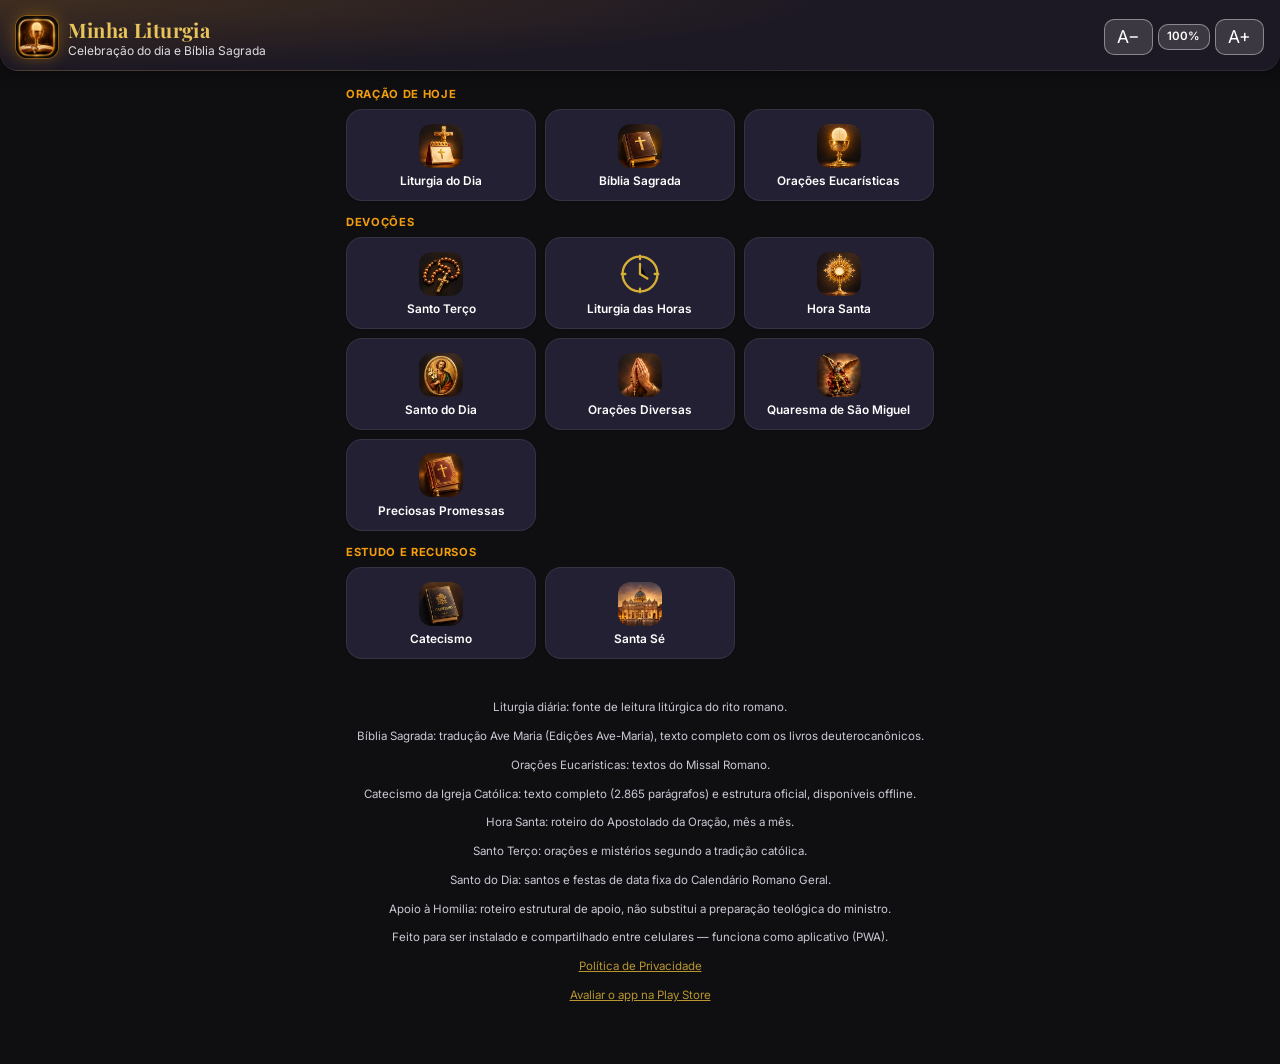
==== minha-liturgia/index.html @ d771e78a "Corrigir indicação de fonte oficial na Liturgia das Horas O link liturgiadashoras.online, indicado c" ====
<!doctype html>
<html lang="pt-BR">
<head>
<meta charset="utf-8" />
<meta name="viewport" content="width=device-width, initial-scale=1, viewport-fit=cover" />
<title>Minha Liturgia</title>
<meta name="description" content="Liturgia diária católica completa para qualquer data e a Bíblia Sagrada completa, com todos os livros do Antigo e Novo Testamento." />
<meta name="theme-color" content="#0F0F12" />
<link rel="manifest" href="manifest.json" />
<link rel="icon" href="icons/icon-32.png" sizes="32x32" />
<link rel="apple-touch-icon" href="icons/icon-180.png" />
<meta name="apple-mobile-web-app-capable" content="yes" />
<meta name="apple-mobile-web-app-status-bar-style" content="black-translucent" />
<meta name="apple-mobile-web-app-title" content="Minha Liturgia" />
<link rel="preconnect" href="https://fonts.googleapis.com" />
<link rel="preconnect" href="https://fonts.gstatic.com" crossorigin />
<link href="https://fonts.googleapis.com/css2?family=Playfair+Display:wght@600;700&family=Inter:wght@400;500;600;700&display=swap" rel="stylesheet" />
<link rel="stylesheet" href="styles.css" />
</head>
<body>

<header class="topbar">
  <div class="brand">
    <button id="homeBtn" class="brand-link" aria-label="Início">
      <img src="icons/icon-192.png" alt="" class="brand-icon" />
      <div>
        <h1 id="pageTitle">Minha Liturgia</h1>
        <p class="subtitle" id="pageSubtitle">Celebração do dia e Bíblia Sagrada</p>
      </div>
    </button>
  </div>
  <div class="font-size-ctrl" role="group" aria-label="Tamanho da fonte">
    <button id="fontSizeDown" class="btn ghost icon" aria-label="Diminuir fonte">A−</button>
    <button id="fontSizeReset" class="btn ghost font-size-pct" aria-label="Redefinir tamanho da fonte">100%</button>
    <button id="fontSizeUp" class="btn ghost icon" aria-label="Aumentar fonte">A+</button>
  </div>
  <button id="installBtn" class="btn ghost hidden" title="Instalar no aparelho">Instalar</button>
</header>

<main>

  <!-- ===== TELA INICIAL ===== -->
  <section id="view-home" class="view">
    <button id="dayVerseCard" class="day-verse-card hidden">
      <span class="day-verse-label">Mensagem do Dia · Evangelho</span>
      <p class="day-verse-ref" id="dayVerseRef"></p>
      <p class="day-verse-text" id="dayVerseText"></p>
    </button>

    <div class="home-group">
      <p class="home-group-label">Oração de hoje</p>
      <div class="home-grid">
        <button id="goLiturgia" class="home-card-compact">
          <span class="home-card-compact-icon" aria-hidden="true">
            <img src="icons/home/liturgia-do-dia.png" alt="" loading="lazy" />
          </span>
          <span class="home-card-compact-title">Liturgia do Dia</span>
        </button>

        <button id="goBiblia" class="home-card-compact">
          <span class="home-card-compact-icon" aria-hidden="true">
            <img src="icons/home/biblia-sagrada.png" alt="" loading="lazy" />
          </span>
          <span class="home-card-compact-title">Bíblia Sagrada</span>
        </button>

        <button id="goEucaristia" class="home-card-compact">
          <span class="home-card-compact-icon" aria-hidden="true">
            <img src="icons/home/oracoes-eucaristicas.png" alt="" loading="lazy" />
          </span>
          <span class="home-card-compact-title">Orações Eucarísticas</span>
        </button>
      </div>
    </div>

    <div class="home-group">
      <p class="home-group-label">Devoções</p>
      <div class="home-grid">
        <button id="goRosario" class="home-card-compact">
          <span class="home-card-compact-icon" aria-hidden="true">
            <img src="icons/home/santo-terco.png" alt="" loading="lazy" />
          </span>
          <span class="home-card-compact-title">Santo Terço</span>
        </button>

        <button id="goLiturgiaDasHoras" class="home-card-compact">
          <span class="home-card-compact-icon" aria-hidden="true">
            <svg viewBox="0 0 48 48"><circle cx="24" cy="24" r="19" fill="none" stroke="currentColor" stroke-width="2.5"/><path d="M24 13v11l8 5" stroke="currentColor" stroke-width="2.5" stroke-linecap="round" stroke-linejoin="round"/><path d="M24 4v4M24 40v4M4 24h4M40 24h4" stroke="currentColor" stroke-width="2.5" stroke-linecap="round"/></svg>
          </span>
          <span class="home-card-compact-title">Liturgia das Horas</span>
        </button>

        <button id="goHoraSanta" class="home-card-compact">
          <span class="home-card-compact-icon" aria-hidden="true">
            <img src="icons/home/hora-santa.png" alt="" loading="lazy" />
          </span>
          <span class="home-card-compact-title">Hora Santa</span>
        </button>

        <button id="goSantos" class="home-card-compact">
          <span class="home-card-compact-icon" aria-hidden="true">
            <img src="icons/home/santo-do-dia.png" alt="" loading="lazy" />
          </span>
          <span class="home-card-compact-title">Santo do Dia</span>
        </button>

        <button id="goOracoesDiversas" class="home-card-compact">
          <span class="home-card-compact-icon" aria-hidden="true">
            <img src="icons/home/oracoes-diversas.png" alt="" loading="lazy" />
          </span>
          <span class="home-card-compact-title">Orações Diversas</span>
        </button>

        <button id="goSaoMiguel" class="home-card-compact">
          <span class="home-card-compact-icon" aria-hidden="true">
            <img src="icons/home/quaresma-sao-miguel.png" alt="" loading="lazy" />
          </span>
          <span class="home-card-compact-title">Quaresma de São Miguel</span>
        </button>

        <button id="goPromessas" class="home-card-compact">
          <span class="home-card-compact-icon" aria-hidden="true">
            <img src="icons/home/preciosas-promessas.png" alt="" loading="lazy" />
          </span>
          <span class="home-card-compact-title">Preciosas Promessas</span>
        </button>
      </div>
    </div>

    <div class="home-group">
      <p class="home-group-label">Estudo e recursos</p>
      <div class="home-grid">
        <button id="goCatecismo" class="home-card-compact">
          <span class="home-card-compact-icon" aria-hidden="true">
            <img src="icons/home/catecismo.png" alt="" loading="lazy" />
          </span>
          <span class="home-card-compact-title">Catecismo</span>
        </button>

        <button id="goSantaSe" class="home-card-compact">
          <span class="home-card-compact-icon" aria-hidden="true">
            <img src="icons/home/santa-se.png" alt="" loading="lazy" />
          </span>
          <span class="home-card-compact-title">Santa Sé</span>
        </button>
      </div>
    </div>
  </section>

  <!-- ===== LITURGIA DO DIA ===== -->
  <section id="view-liturgia" class="view hidden">
    <button class="back-link" data-back-to="home">‹ Início</button>

    <section class="date-nav card">
      <button id="prevDay" class="btn icon" aria-label="Dia anterior">‹</button>
      <input id="datePicker" type="date" aria-label="Escolher data" />
      <button id="nextDay" class="btn icon" aria-label="Próximo dia">›</button>
      <button id="todayBtn" class="btn subtle">Hoje</button>
    </section>

    <section id="status" class="status" aria-live="polite"></section>

    <section id="liturgyHeader" class="card liturgy-header hidden">
      <span id="colorBadge" class="color-badge"></span>
      <h2 id="celebrationTitle"></h2>
      <p id="dateLine" class="date-line"></p>
      <p id="cycleLine" class="cycle-line"></p>
    </section>

    <section id="liturgyBody" class="hidden">

      <article class="card section" id="sec-coleta">
        <h3><span class="section-title">Oração Coleta</span><button class="narrate-icon-btn" data-narrate="coleta" data-narration-compact="true" aria-label="Ouvir esta oração">🔊</button></h3>
        <p class="prayer-text" id="txt-coleta"></p>
      </article>

      <article class="card section" id="sec-primeira">
        <h3><span class="section-title">Primeira Leitura</span><button class="narrate-icon-btn" data-narrate="primeira" data-narration-compact="true" aria-label="Ouvir esta leitura">🔊</button></h3>
        <div class="reading-options hidden" id="opts-primeira"></div>
        <p class="reference" id="ref-primeira"></p>
        <p class="reading-text" id="txt-primeira"></p>
      </article>

      <article class="card section" id="sec-salmo">
        <h3><span class="section-title">Salmo Responsorial</span><button class="narrate-icon-btn" data-narrate="salmo" data-narration-compact="true" aria-label="Ouvir este salmo">🔊</button></h3>
        <div class="reading-options hidden" id="opts-salmo"></div>
        <p class="reference" id="ref-salmo"></p>
        <p class="refrain" id="refrao-salmo"></p>
        <p class="reading-text" id="txt-salmo"></p>
      </article>

      <article class="card section hidden" id="sec-segunda">
        <h3><span class="section-title">Segunda Leitura</span><button class="narrate-icon-btn" data-narrate="segunda" data-narration-compact="true" aria-label="Ouvir esta leitura">🔊</button></h3>
        <div class="reading-options hidden" id="opts-segunda"></div>
        <p class="reference" id="ref-segunda"></p>
        <p class="reading-text" id="txt-segunda"></p>
      </article>

      <article class="card section" id="sec-evangelho">
        <h3><span class="section-title">Evangelho</span><button class="narrate-icon-btn" data-narrate="evangelho" data-narration-compact="true" aria-label="Ouvir o evangelho">🔊</button></h3>
        <div class="reading-options hidden" id="opts-evangelho"></div>
        <p class="reference" id="ref-evangelho"></p>
        <p class="reading-text" id="txt-evangelho"></p>
      </article>

      <article class="card section hidden" id="sec-oferendas">
        <h3><span class="section-title">Oração sobre as Oferendas</span><button class="narrate-icon-btn" data-narrate="oferendas" data-narration-compact="true" aria-label="Ouvir esta oração">🔊</button></h3>
        <p class="prayer-text" id="txt-oferendas"></p>
      </article>

      <article class="card section hidden" id="sec-comunhao">
        <h3><span class="section-title">Oração Final <span class="hint">(Pós-Comunhão)</span></span><button class="narrate-icon-btn" data-narrate="comunhao" data-narration-compact="true" aria-label="Ouvir esta oração">🔊</button></h3>
        <p class="prayer-text" id="txt-comunhao"></p>
      </article>

      <section class="share-bar">
        <button id="narrateLiturgyBtn" class="btn subtle narration-btn" data-narration-label="🔊 Ouvir a liturgia">🔊 Ouvir a liturgia</button>
        <button id="shareBtn" class="btn primary">Compartilhar liturgia de hoje</button>
        <button id="copyBtn" class="btn subtle">Copiar texto</button>
        <button id="goHomilia" class="btn subtle">Preparar homilia (15 min)</button>
        <button id="pdfBtn" class="btn subtle">Baixar PDF da Celebração</button>
      </section>
    </section>

    <section id="offlineNote" class="offline-note hidden">
      Sem conexão — mostrando a última liturgia salva neste aparelho.
    </section>
  </section>

  <!-- ===== BÍBLIA SAGRADA ===== -->
  <section id="view-biblia" class="view hidden">
    <button class="back-link" data-back-to="home">‹ Início</button>

    <!-- Passo 1: Testamento -->
    <section id="bible-step-testament" class="bible-step">
      <div class="cic-search card">
        <input id="bibleSearchInput" type="search" placeholder="Buscar palavra ou trecho na Bíblia inteira…" />
      </div>
      <p id="bibleSearchStatus" class="status" aria-live="polite"></p>
      <div class="testament-choice">
        <button id="chooseAT" class="btn testament-btn">Antigo Testamento</button>
        <button id="chooseNT" class="btn testament-btn">Novo Testamento</button>
      </div>
      <p id="bibleStatus" class="status" aria-live="polite"></p>
    </section>

    <!-- Busca por palavra -->
    <section id="bible-step-search" class="bible-step hidden">
      <button class="back-link" data-back-to="testament">‹ Bíblia Sagrada</button>
      <h2 class="bible-title">Resultados da busca</h2>
      <div id="bibleSearchResults" class="book-list"></div>
    </section>

    <!-- Passo 2: Livros -->
    <section id="bible-step-books" class="bible-step hidden">
      <button class="back-link" data-back-to="testament">‹ Antigo/Novo Testamento</button>
      <h2 id="testamentTitle" class="bible-title"></h2>
      <div id="bookList" class="book-list"></div>
    </section>

    <!-- Passo 3: Capítulos -->
    <section id="bible-step-chapters" class="bible-step hidden">
      <button class="back-link" data-back-to="books">‹ Livros</button>
      <h2 id="bookTitle" class="bible-title"></h2>
      <div id="chapterGrid" class="chapter-grid"></div>
    </section>

    <!-- Passo 4: Leitura do capítulo -->
    <section id="bible-step-reader" class="bible-step hidden">
      <button class="back-link" data-back-to="chapters">‹ Capítulos</button>
      <div class="reader-header card">
        <h2 id="readerTitle" class="bible-title"></h2>
        <button id="narrateBibleBtn" class="btn subtle narration-btn" data-narration-label="🔊 Ouvir capítulo">🔊 Ouvir capítulo</button>
        <div class="verse-jump">
          <label for="verseJumpInput">Ir para o versículo</label>
          <input id="verseJumpInput" type="number" min="1" inputmode="numeric" placeholder="nº" />
          <button id="verseJumpBtn" class="btn subtle">Ir</button>
        </div>
      </div>
      <article id="verseList" class="card verse-list"></article>
    </section>
  </section>

  <!-- ===== ORAÇÕES EUCARÍSTICAS ===== -->
  <section id="view-eucaristia" class="view hidden">
    <button class="back-link" data-back-to="home">‹ Início</button>

    <section id="eucharist-step-list" class="bible-step">
      <p class="fieis-note">As cinco Orações Eucarísticas Ordinárias do Missal Romano. As Orações I a IV têm o texto completo; a V (própria do Brasil) traz a estrutura fixa e a orientação de quando usá-la — o texto integral está no Missal Romano.</p>
      <div id="eucharistList" class="book-list"></div>
    </section>

    <section id="eucharist-step-reader" class="bible-step hidden">
      <button class="back-link" data-back-to="eucharist-list">‹ Orações Eucarísticas</button>
      <h2 id="eucharistReaderTitle" class="bible-title"></h2>
      <button id="narrateEucharistBtn" class="btn subtle narration-btn" data-narration-label="🔊 Ouvir">🔊 Ouvir</button>
      <article id="eucharistBody" class="card eucharist-body"></article>
    </section>
  </section>

  <!-- ===== CATECISMO ===== -->
  <section id="view-catecismo" class="view hidden">
    <button class="back-link" data-back-to="home">‹ Início</button>

    <section id="cic-step-busca" class="bible-step">
      <div class="cic-search card">
        <input id="cicSearchInput" type="search" placeholder="Buscar por tema (ex.: Eucaristia, Batismo, Mandamentos…)" />
      </div>
      <div id="cicSearchResults"></div>
      <button id="cicShowAllBtn" class="btn subtle cic-showall">Ver índice do Catecismo</button>
    </section>

    <section id="cic-step-grupos" class="bible-step hidden">
      <button id="cicIndiceBack" class="back-link">‹ Voltar</button>
      <h2 id="cicIndiceTitle" class="bible-title">Índice do Catecismo</h2>
      <div id="cicGroupList" class="book-list"></div>
    </section>

    <section id="cic-step-grupo" class="bible-step hidden">
      <button class="back-link" data-back-to="cic-busca">‹ Busca</button>
      <h2 id="cicGroupTitle" class="bible-title"></h2>
      <p id="cicGroupNote" class="status"></p>
      <div id="cicParagraphList" class="chapter-grid"></div>
    </section>

    <section id="cic-step-paragrafo" class="bible-step hidden">
      <button class="back-link" data-back-to="cic-grupo">‹ Voltar</button>
      <div class="reader-header card">
        <h2 id="cicParagraphNumber" class="bible-title"></h2>
        <p id="cicParagraphBreadcrumb" class="cic-breadcrumb"></p>
        <button id="narrateCicBtn" class="btn subtle narration-btn" data-narration-label="🔊 Ouvir">🔊 Ouvir</button>
      </div>
      <article class="card">
        <p id="cicParagraphText" class="reading-text"></p>
      </article>
    </section>
  </section>

  <!-- ===== HORA SANTA ===== -->
  <section id="view-horasanta" class="view hidden">
    <button class="back-link" data-back-to="home">‹ Início</button>

    <section id="hs-step-list" class="bible-step">
      <p class="fieis-note">Escolha o mês para ver o roteiro completo da Hora Santa do Apostolado da Oração.</p>
      <div id="hsMonthList" class="book-list"></div>
    </section>

    <section id="hs-step-reader" class="bible-step hidden">
      <button class="back-link" data-back-to="hs-list">‹ Meses</button>
      <h2 id="hsReaderTitle" class="bible-title"></h2>
      <button id="narrateHoraSantaBtn" class="btn subtle narration-btn" data-narration-label="🔊 Ouvir">🔊 Ouvir</button>
      <p id="hsIncompleteNote" class="status error hidden"></p>
      <article id="hsBody" class="card eucharist-body"></article>
    </section>
  </section>

  <!-- ===== SANTO TERÇO ===== -->
  <section id="view-rosario" class="view hidden">
    <button class="back-link" data-back-to="home">‹ Início</button>

    <section id="rosario-step-modo" class="bible-step">
      <p class="fieis-note">Escolha como deseja rezar hoje.</p>
      <div class="book-list">
        <button id="goTerco" class="book-btn"><span>Terço</span><small>Um só grupo de mistérios, 5 dezenas</small></button>
        <button id="goRosarioCompleto" class="book-btn"><span>Rosário Completo</span><small>Os quatro grupos de mistérios, 20 dezenas</small></button>
        <button id="goTercoMisericordia" class="book-btn"><span>Terço da Misericórdia</span><small>Coroazinha da Divina Misericórdia</small></button>
        <button id="goTercoSaoMiguel" class="book-btn"><span>Terço de São Miguel Arcanjo</span><small>Nove saudações aos coros angélicos, com quatro Pai-Nossos aos Arcanjos</small></button>
        <button id="goTercoLibertacao" class="book-btn"><span>Terço do Rosário da Libertação</span><small>Cinco mistérios de cura e libertação espiritual, inspirados em Jo 8,36</small></button>
        <button id="goTercoChagas" class="book-btn"><span>Terço das Santas Chagas</span><small>Cinco dezenas em honra das Chagas de Cristo</small></button>
      </div>
    </section>

    <section id="rosario-step-misterio" class="bible-step hidden">
      <button class="back-link" data-back-to="rosario-modo">‹ Voltar</button>
      <h2 class="bible-title">Escolha o mistério</h2>
      <div id="rosarioMisterioList" class="book-list"></div>
    </section>

    <section id="rosario-step-reader" class="bible-step hidden">
      <button class="back-link" data-back-to="rosario-misterio">‹ Voltar</button>
      <h2 id="rosarioReaderTitle" class="bible-title"></h2>
      <article id="rosarioBody" class="card eucharist-body"></article>
    </section>
  </section>

  <!-- ===== SANTO DO DIA ===== -->
  <section id="view-santos" class="view hidden">
    <button class="back-link" data-back-to="home">‹ Início</button>

    <section id="santos-step-hoje" class="bible-step">
      <div class="cic-search card">
        <input id="santosSearchInput" type="search" placeholder="Buscar santo pelo nome…" />
      </div>
      <div id="santosSearchResults"></div>
      <article id="santosHojeBody" class="card reader-header"></article>
      <div class="santos-atalhos">
        <button id="santosVerCalendarioBtn" class="btn subtle cic-showall">Ver calendário do ano todo</button>
        <button id="santosVerIndiceBtn" class="btn subtle cic-showall">Ver índice A-Z de santos</button>
      </div>
    </section>

    <section id="santos-step-meses" class="bible-step hidden">
      <button class="back-link" data-back-to="santos-hoje">‹ Hoje</button>
      <h2 class="bible-title">Calendário de Santos</h2>
      <div id="santosMesList" class="book-list"></div>
    </section>

    <section id="santos-step-dias" class="bible-step hidden">
      <button class="back-link" data-back-to="santos-meses">‹ Meses</button>
      <h2 id="santosDiasTitle" class="bible-title"></h2>
      <div id="santosDiaList" class="book-list"></div>
    </section>

    <section id="santos-step-indice" class="bible-step hidden">
      <button class="back-link" data-back-to="santos-hoje">‹ Hoje</button>
      <h2 class="bible-title">Índice A-Z de Santos</h2>
      <div id="santosIndiceLetras" class="chapter-grid"></div>
      <div id="santosIndiceLista" class="book-list"></div>
    </section>

    <section id="santos-step-leitura" class="bible-step hidden">
      <button class="back-link" data-back-to="santos-dias">‹ Voltar</button>
      <article id="santosLeituraBody" class="card reader-header"></article>
    </section>
  </section>

  <!-- ===== SANTA SÉ ===== -->
  <section id="view-santase" class="view hidden">
    <button class="back-link" data-back-to="home">‹ Início</button>

    <section id="santase-step-categorias" class="bible-step">
      <p class="fieis-note">Atalhos diretos para o site oficial do Vaticano — encíclicas, exortações, cartas, homilias, discursos e outros documentos da Santa Sé, organizados por pontificado. Cada link abre o site vatican.va fora do app.</p>
      <div id="santaseCategoriaList" class="book-list"></div>
    </section>

    <section id="santase-step-entradas" class="bible-step hidden">
      <button class="back-link" data-back-to="santase-categorias">‹ Santa Sé</button>
      <h2 id="santaseCategoriaTitle" class="bible-title"></h2>
      <p id="santaseCategoriaNota" class="fieis-note"></p>
      <div id="santaseEntradaList" class="book-list"></div>
    </section>
  </section>

  <!-- ===== ORAÇÕES DIVERSAS ===== -->
  <section id="view-oracoesdiversas" class="view hidden">
    <button class="back-link" data-back-to="home">‹ Início</button>

    <section id="oracoesdiversas-step-lista" class="bible-step">
      <p class="fieis-note">Orações para necessidades do dia a dia: cura, proteção, família, trabalho e momentos difíceis.</p>
      <div id="oracoesDiversasList" class="book-list"></div>
    </section>

    <section id="oracoesdiversas-step-leitura" class="bible-step hidden">
      <button class="back-link" data-back-to="oracoesdiversas-lista">‹ Orações Diversas</button>
      <article class="card">
        <h2 id="oracaoDiversaTitulo" class="bible-title"></h2>
        <button id="narrateOracaoDiversaBtn" class="btn subtle narration-btn" data-narration-label="🔊 Ouvir">🔊 Ouvir</button>
        <p id="oracaoDiversaTexto" class="reading-text"></p>
        <p id="oracaoDiversaNota" class="eu-nota hidden"></p>
      </article>
    </section>
  </section>

  <!-- ===== QUARESMA DE SÃO MIGUEL ARCANJO ===== -->
  <section id="view-saomiguel" class="view hidden">
    <button class="back-link" data-back-to="home">‹ Início</button>

    <section id="saomiguel-step-home" class="bible-step">
      <article class="card">
        <h2 class="bible-title">O que é a Quaresma de São Miguel?</h2>
        <p class="prayer-text">A Quaresma de São Miguel é um caminho espiritual de 40 dias de oração, penitência e conversão, vivido entre 15 de agosto e 29 de setembro, em preparação para a festa dos Santos Arcanjos. Essa devoção nasceu com São Francisco de Assis, que dedicava esse período à oração em honra de São Miguel Arcanjo.</p>
        <p class="prayer-text">Tradicionalmente, é vivida por meio de três pilares: <strong>oração, penitência e caridade</strong> — rezando diariamente as orações próprias da Quaresma, oferecendo uma penitência concreta, praticando obras de caridade e apresentando a Deus intenções específicas, sob a proteção de São Miguel Arcanjo.</p>
        <p class="fieis-note">Escolha o roteiro que deseja seguir nestes 40 dias:</p>
      </article>

      <button id="goSaoMiguelGilson" class="home-card-compact quaresma-trilha-btn">
        <span class="home-card-compact-title">Frei Gilson</span>
        <small>Itinerário São Miguel Arcanjo 2026 — tema, passagem e diário de cada dia</small>
      </button>

      <button id="goSaoMiguelHesed" class="home-card-compact quaresma-trilha-btn">
        <span class="home-card-compact-title">Instituto Hesed</span>
        <small>Devocionário Quaresma de São Miguel 2026 — passagem e pergunta de reflexão de cada dia</small>
      </button>
    </section>

    <!-- ---------- Trilha: Instituto Hesed ---------- -->
    <section id="saomiguel-step-hesed" class="bible-step hidden">
      <button class="back-link" data-back-to="saomiguel-home">‹ Quaresma de São Miguel</button>
      <article class="card">
        <p class="eu-nota">Estrutura baseada no Devocionário Quaresma de São Miguel 2026, distribuído gratuitamente pelo Instituto Hesed / Exército de São Miguel. Todos os direitos sobre o roteiro dos 40 dias (passagens bíblicas e perguntas de reflexão) pertencem ao Instituto Hesed (@irkelly_institutohesed_oficial).</p>
      </article>

      <p class="fieis-note">Orações de devoção a São Miguel Arcanjo: proteção, defesa e libertação contra o mal.</p>
      <div id="saoMiguelList" class="book-list"></div>

      <button id="goHesedRoteiro" class="btn primary quaresma-roteiro-btn">Ver roteiro dos 40 dias</button>
    </section>

    <section id="saomiguel-step-hesed-leitura" class="bible-step hidden">
      <button class="back-link" data-back-to="saomiguel-hesed">‹ Instituto Hesed</button>
      <article class="card">
        <h2 id="saoMiguelTitulo" class="bible-title"></h2>
        <button id="narrateSaoMiguelBtn" class="btn subtle narration-btn" data-narration-label="🔊 Ouvir">🔊 Ouvir</button>
        <p id="saoMiguelTexto" class="reading-text"></p>
        <p id="saoMiguelNota" class="eu-nota hidden"></p>
      </article>
    </section>

    <section id="saomiguel-step-hesed-roteiro" class="bible-step hidden">
      <button class="back-link" data-back-to="saomiguel-hesed">‹ Instituto Hesed</button>
      <p class="fieis-note">Roteiro dos 40 dias: uma passagem bíblica e uma pergunta para reflexão a cada dia. Marque os dias em que rezou, para acompanhar sua fidelidade ao longo da caminhada.</p>
      <div id="quaresmaRoteiroList"></div>
    </section>

    <!-- ---------- Trilha: Frei Gilson ---------- -->
    <section id="saomiguel-step-gilson" class="bible-step hidden">
      <button class="back-link" data-back-to="saomiguel-home">‹ Quaresma de São Miguel</button>
      <article class="card">
        <p class="eu-nota">Estrutura baseada no Itinerário São Miguel Arcanjo 2026 (Frei Gilson), disponibilizado gratuitamente pela plataforma Baixe Livros. O texto das meditações diárias e dos mistérios do Rosário é autoral e está fora do escopo deste app; aqui reproduzimos apenas o tema, a data e a passagem bíblica de cada dia, além das orações tradicionais do itinerário.</p>
      </article>

      <p class="fieis-note">Orações de devoção a São Miguel Arcanjo: proteção, defesa e libertação contra o mal.</p>
      <div id="gilsonOracoesList" class="book-list"></div>

      <button id="goGilsonRoteiro" class="btn primary quaresma-roteiro-btn">Ver roteiro dos 40 dias</button>
    </section>

    <section id="saomiguel-step-gilson-leitura" class="bible-step hidden">
      <button class="back-link" data-back-to="saomiguel-gilson">‹ Frei Gilson</button>
      <article class="card">
        <h2 id="gilsonOracaoTitulo" class="bible-title"></h2>
        <button id="narrateGilsonOracaoBtn" class="btn subtle narration-btn" data-narration-label="🔊 Ouvir">🔊 Ouvir</button>
        <p id="gilsonOracaoTexto" class="reading-text"></p>
        <p id="gilsonOracaoNota" class="eu-nota hidden"></p>
      </article>
    </section>

    <section id="saomiguel-step-gilson-roteiro" class="bible-step hidden">
      <button class="back-link" data-back-to="saomiguel-gilson">‹ Frei Gilson</button>
      <p class="fieis-note">Roteiro dos 40 dias: tema, data e passagem bíblica de cada dia, com espaço para o seu diário pessoal. Marque os dias em que rezou, para acompanhar sua fidelidade ao longo da caminhada.</p>
      <div id="gilsonRoteiroList"></div>
    </section>

    <!-- ---------- Leitura de passagem (compartilhada) ---------- -->
    <section id="saomiguel-step-passagem" class="bible-step hidden">
      <button id="quaresmaPassagemVoltar" class="back-link">‹ Roteiro da Quaresma</button>
      <article class="card">
        <h2 id="quaresmaPassagemTitulo" class="bible-title"></h2>
        <p id="quaresmaPassagemRef" class="reference"></p>
        <button id="narrateQuaresmaPassagemBtn" class="btn subtle narration-btn" data-narration-label="🔊 Ouvir">🔊 Ouvir</button>
        <p id="quaresmaPassagemStatus" class="status hidden"></p>
        <div id="quaresmaPassagemVersos" class="verse-list"></div>
      </article>
    </section>
  </section>

  <!-- ===== LITURGIA DAS HORAS ===== -->
  <section id="view-liturgiadashoras" class="view hidden">
    <button class="back-link" data-back-to="home">‹ Início</button>

    <section id="lh-step-home" class="bible-step">
      <article class="card">
        <p class="fieis-note">Uma estrutura própria de oração para os 5 momentos do dia, inspirada na Liturgia das Horas — com salmos e cânticos da nossa Bíblia (Ave Maria) e orações tradicionais. Não é o Ofício Divino oficial (esse tem tradução própria, protegida pela CNBB/Paulus); para o Ofício completo, use o aplicativo oficial da CNBB.</p>
      </article>
      <div id="lhHorasList" class="book-list"></div>
    </section>

    <section id="lh-step-leitura" class="bible-step hidden">
      <button class="back-link" data-back-to="lh-home">‹ Liturgia das Horas</button>
      <div class="reader-header card">
        <h2 id="lhReaderTitle" class="bible-title"></h2>
        <p id="lhReaderSubtitle" class="fieis-note"></p>
        <button id="narrateLhBtn" class="btn subtle narration-btn" data-narration-label="🔊 Ouvir">🔊 Ouvir</button>
      </div>
      <div id="lhBody"></div>
    </section>
  </section>

  <!-- ===== PRECIOSAS PROMESSAS ===== -->
  <section id="view-promessas" class="view hidden">
    <button class="back-link" data-back-to="home">‹ Início</button>

    <section class="card promessa-intro">
      <h2 class="bible-title">Preciosas Promessas</h2>
      <p class="fieis-note">Como na caixinha de promessas: toque no botão e receba um versículo bíblico sorteado, com uma breve reflexão.</p>
      <button id="promessaBtn" class="btn primary">Tirar uma promessa</button>
    </section>

    <p id="promessaStatus" class="status hidden"></p>

    <article id="promessaResultado" class="card section hidden">
      <p class="reference" id="promessaRef"></p>
      <button id="narratePromessaBtn" class="btn subtle narration-btn" data-narration-label="🔊 Ouvir">🔊 Ouvir</button>
      <p id="promessaTexto" class="reading-text"></p>
      <h3>Reflexão</h3>
      <p id="promessaReflexao" class="prayer-text"></p>
      <button id="promessaOutraBtn" class="btn subtle cic-showall">Tirar outra promessa</button>
    </article>
  </section>

  <!-- ===== APOIO À HOMILIA ===== -->
  <section id="view-homilia" class="view hidden">
    <button class="back-link" data-back-to="home">‹ Início</button>
    <div id="homiliaBody"></div>
  </section>

</main>

<footer>
  <p>Liturgia diária: fonte de leitura litúrgica do rito romano.</p>
  <p>Bíblia Sagrada: tradução Ave Maria (Edições Ave-Maria), texto completo com os livros deuterocanônicos.</p>
  <p>Orações Eucarísticas: textos do Missal Romano.</p>
  <p>Catecismo da Igreja Católica: texto completo (2.865 parágrafos) e estrutura oficial, disponíveis offline.</p>
  <p>Hora Santa: roteiro do Apostolado da Oração, mês a mês.</p>
  <p>Santo Terço: orações e mistérios segundo a tradição católica.</p>
  <p>Santo do Dia: santos e festas de data fixa do Calendário Romano Geral.</p>
  <p>Apoio à Homilia: roteiro estrutural de apoio, não substitui a preparação teológica do ministro.</p>
  <p>Feito para ser instalado e compartilhado entre celulares — funciona como aplicativo (PWA).</p>
  <p><a href="privacidade.html">Política de Privacidade</a></p>
  <p><a href="https://play.google.com/store/apps/details?id=com.minhaliturgia.app" target="_blank" rel="noopener">Avaliar o app na Play Store</a></p>
</footer>

<div id="toast" class="toast hidden"></div>

<div id="updateBanner" class="update-banner hidden">
  <span>Nova versão do app disponível.</span>
  <button id="updateBannerBtn" class="btn primary">Atualizar agora</button>
</div>

<div id="pdfPrintArea" class="pdf-doc"></div>

<script src="narration.js"></script>
<script src="bible.js"></script>
<script src="eucharist.js"></script>
<script src="catechism.js"></script>
<script src="horasanta.js"></script>
<script src="rosario.js"></script>
<script src="santos.js"></script>
<script src="homilia.js"></script>
<script src="santase.js"></script>
<script src="oracoesdiversas.js"></script>
<script src="saomiguel.js"></script>
<script src="liturgiadashoras.js"></script>
<script src="promessas.js"></script>
<script src="pdf.js"></script>
<script src="app.js"></script>
</body>
</html>
---- minha-liturgia/styles.css ----
:root {
  --violet: #D4AF37;
  --violet-dark: #B8952F;
  --gold: #F59E0B;
  --gold-bright: #FFD700;
  --text-gold: #E8C45A;
  --bg: #0F0F12;
  --bg-secondary: #1C1824;
  --card-bg: #242033;
  --card-bg-light: #2A2636;
  --text: #FFFFFF;
  --muted: #C9C9D4;
  --border: rgba(255, 255, 255, 0.08);
  --radius: 16px;
  --txt-scale: 1;
  color-scheme: dark;
}

* { box-sizing: border-box; }

/* --txt-scale afeta apenas o texto de leitura (ver seletores abaixo), não a estrutura do layout. */

html, body {
  margin: 0;
  padding: 0;
  background: var(--bg);
  color: var(--text);
  font-family: "Inter", system-ui, -apple-system, sans-serif;
  -webkit-font-smoothing: antialiased;
}

h1, h2, h3,
.bible-title, #celebrationTitle {
  font-family: "Playfair Display", Georgia, serif;
}

body {
  padding-bottom: 3rem;
}

.topbar {
  display: flex;
  align-items: center;
  justify-content: space-between;
  gap: 0.75rem;
  padding: 1rem 1rem 0.75rem;
  background:
    radial-gradient(120% 180% at 0% 0%, rgba(245, 158, 11, 0.16), transparent 55%),
    var(--bg-secondary);
  border-bottom: 1px solid var(--border);
  color: var(--text);
  border-radius: 0 0 18px 18px;
  box-shadow: 0 4px 14px rgba(0,0,0,0.35);
}

.font-size-ctrl {
  display: flex;
  align-items: center;
  gap: 0.3rem;
  flex-shrink: 0;
}
.font-size-ctrl .btn {
  padding: 0.4rem 0.55rem;
  font-size: 0.85rem;
  line-height: 1;
}
.font-size-ctrl .font-size-pct {
  font-family: "Inter", system-ui, sans-serif;
  font-size: 0.72rem;
  font-weight: 600;
  min-width: 2.6rem;
  text-align: center;
}

.brand { display: flex; align-items: center; gap: 0.6rem; }
.brand-link {
  display: flex; align-items: center; gap: 0.6rem;
  background: none; border: none; padding: 0; margin: 0;
  color: inherit; text-align: left; cursor: pointer; font: inherit;
}
.brand-icon {
  width: 42px;
  height: 42px;
  border-radius: 11px;
  box-shadow: 0 0 0 1px rgba(245, 158, 11, 0.35), 0 0 16px rgba(245, 158, 11, 0.35);
}
.topbar h1 {
  margin: 0;
  font-size: 1.25rem;
  letter-spacing: 0.02em;
  color: var(--text-gold);
}
.subtitle { margin: 0; font-size: 0.75rem; opacity: 0.85; font-family: "Inter", system-ui, sans-serif; }

main {
  max-width: 620px;
  margin: 0 auto;
  padding: 1rem;
}

.card {
  background: var(--card-bg);
  border: 1px solid var(--border);
  border-radius: var(--radius);
  padding: 1rem 1.1rem;
  margin-bottom: 0.9rem;
  box-shadow: 0 1px 3px rgba(0,0,0,0.04);
}

.date-nav {
  display: flex;
  align-items: center;
  gap: 0.5rem;
}
.date-nav .btn.subtle { background: var(--bg); }

#datePicker {
  flex: 1;
  font-family: "Inter", system-ui, sans-serif;
  font-size: 1rem;
  padding: 0.5rem 0.6rem;
  border: 1px solid var(--border);
  border-radius: 10px;
  background: var(--card-bg-light);
  color: var(--text);
  color-scheme: dark;
}

.btn {
  font-family: "Inter", system-ui, sans-serif;
  font-size: 0.9rem;
  border: 1px solid transparent;
  border-radius: 10px;
  padding: 0.6rem 1rem;
  cursor: pointer;
  box-shadow: 0 1px 3px rgba(0,0,0,0.08);
  transition: transform 0.05s ease, opacity 0.15s ease, box-shadow 0.15s ease;
}
.btn:active { transform: scale(0.97); box-shadow: 0 1px 2px rgba(0,0,0,0.08); }

.btn.icon {
  padding: 0.5rem 0.75rem;
  font-size: 1.1rem;
  background: var(--bg);
  color: var(--violet-dark);
  border-color: var(--border);
}

.btn.subtle {
  background: var(--card-bg);
  color: var(--violet-dark);
  font-weight: 600;
  border-color: var(--border);
}

.btn.primary {
  background: var(--violet);
  color: #16130A;
  font-weight: 600;
  width: 100%;
  box-shadow: 0 2px 6px rgba(212, 175, 55, 0.35);
}
.btn.primary:hover { background: var(--violet-dark); }

.btn.ghost {
  background: rgba(255,255,255,0.14);
  color: #fff;
  border: 1px solid rgba(255,255,255,0.4);
  box-shadow: none;
}

.status {
  min-height: 1.2rem;
  text-align: center;
  font-family: "Inter", system-ui, sans-serif;
  color: var(--muted);
  font-size: 0.9rem;
  margin-bottom: 0.5rem;
}

.status.error { color: #e5776f; }

.liturgy-header { text-align: center; }

.promessa-intro { text-align: center; }
.promessa-intro .btn.primary { margin-top: 0.7rem; }

.color-badge {
  display: inline-block;
  font-family: "Inter", system-ui, sans-serif;
  font-size: 0.72rem;
  font-weight: 700;
  letter-spacing: 0.04em;
  text-transform: uppercase;
  padding: 0.25rem 0.7rem;
  border-radius: 999px;
  color: #fff;
  margin-bottom: 0.5rem;
}
.color-verde { background: #2f7a3d; }
.color-vermelho { background: #a3302a; }
.color-roxo { background: #5b2a86; }
.color-rosa { background: #c46a9c; }
.color-branco { background: #8a8578; }
.color-dourado { background: #D4AF37; }

#celebrationTitle {
  margin: 0.2rem 0 0.3rem;
  font-size: 1.3rem;
  line-height: 1.3;
}

.date-line {
  margin: 0;
  font-family: "Inter", system-ui, sans-serif;
  color: var(--muted);
  font-size: 0.9rem;
  text-transform: capitalize;
}

.cycle-line {
  margin: 0.2rem 0 0;
  font-family: "Inter", system-ui, sans-serif;
  color: var(--violet-dark);
  font-size: 0.85rem;
  font-weight: 600;
}

.section h3 {
  margin: 0 0 0.5rem;
  font-size: 1.05rem;
  color: var(--violet-dark);
  border-bottom: 2px solid var(--border);
  padding-bottom: 0.35rem;
  display: flex;
  align-items: center;
  justify-content: space-between;
  gap: 0.5rem;
}

.narrate-icon-btn {
  flex-shrink: 0;
  background: none;
  border: none;
  cursor: pointer;
  font-size: 1rem;
  line-height: 1;
  padding: 0.2rem 0.35rem;
  border-radius: 8px;
  color: var(--muted);
}
.narrate-icon-btn[data-narration-state="playing"],
.narrate-icon-btn[data-narration-state="paused"] {
  color: var(--gold);
}

.hint {
  font-family: "Inter", system-ui, sans-serif;
  font-size: 0.7rem;
  color: var(--muted);
  font-weight: 400;
  text-transform: none;
}

.reading-options {
  display: flex;
  flex-wrap: wrap;
  gap: 0.4rem;
  margin: 0 0 0.6rem;
}
.reading-options .btn {
  font-size: 0.78rem;
  padding: 0.4rem 0.75rem;
}
.reading-options .btn.subtle { background: var(--bg); }
.reading-options .btn.active {
  background: var(--violet);
  color: #16130A;
  border-color: var(--violet);
}

.reference {
  font-family: "Inter", system-ui, sans-serif;
  font-size: 0.85rem;
  color: var(--gold);
  font-weight: 700;
  margin: 0 0 0.4rem;
}

.reading-text, .prayer-text {
  white-space: pre-line;
  line-height: 1.65;
  margin: 0;
  font-size: calc(1.02rem * var(--txt-scale));
}

.refrain {
  font-weight: 700;
  font-style: italic;
  color: var(--violet-dark);
  margin: 0 0 0.5rem;
  font-size: calc(1.02rem * var(--txt-scale));
}

.fieis-note {
  font-family: "Inter", system-ui, sans-serif;
  font-size: 0.8rem;
  color: var(--muted);
  margin: 0 0 0.6rem;
}

.share-bar {
  display: flex;
  flex-direction: column;
  gap: 0.5rem;
  margin: 1rem 0;
}

.narration-btn[data-narration-state="playing"],
.narration-btn[data-narration-state="paused"] {
  border-color: var(--gold);
  color: var(--gold);
}

.offline-note {
  text-align: center;
  font-family: "Inter", system-ui, sans-serif;
  font-size: 0.85rem;
  color: var(--text-gold);
  background: #332a17;
  border: 1px solid #5a481f;
  border-radius: 10px;
  padding: 0.6rem;
}

footer {
  max-width: 620px;
  margin: 1.5rem auto 0;
  padding: 0 1.2rem;
  font-family: "Inter", system-ui, sans-serif;
  font-size: 0.72rem;
  color: var(--muted);
  text-align: center;
  line-height: 1.5;
}
footer a { color: var(--violet-dark); }

/* ---------- Tela inicial ---------- */

.view { display: flex; flex-direction: column; gap: 0.9rem; }

.day-verse-card {
  display: block;
  width: 100%;
  text-align: left;
  background: var(--card-bg);
  border: 1px solid var(--border);
  border-left: 4px solid var(--gold);
  border-radius: var(--radius);
  padding: 1rem 1.1rem;
  cursor: pointer;
  box-shadow: 0 1px 3px rgba(0,0,0,0.04);
  font: inherit;
  color: inherit;
}
.day-verse-card:active { transform: scale(0.99); }

.day-verse-label {
  display: block;
  font-family: "Inter", system-ui, sans-serif;
  font-size: 0.68rem;
  font-weight: 700;
  letter-spacing: 0.06em;
  text-transform: uppercase;
  color: var(--gold);
  margin-bottom: 0.4rem;
}

.day-verse-ref {
  margin: 0 0 0.3rem;
  font-family: "Inter", system-ui, sans-serif;
  font-size: 0.78rem;
  font-weight: 700;
  color: var(--violet-dark);
}

.day-verse-text {
  margin: 0;
  font-style: italic;
  line-height: 1.55;
  font-size: calc(1rem * var(--txt-scale));
}

.home-group { display: flex; flex-direction: column; gap: 0.5rem; }

.home-group-label {
  font-family: "Inter", system-ui, sans-serif;
  font-size: 0.7rem;
  font-weight: 700;
  letter-spacing: 0.06em;
  text-transform: uppercase;
  color: var(--gold);
  margin: 0;
}

.home-grid {
  display: grid;
  grid-template-columns: repeat(3, 1fr);
  gap: 0.55rem;
}

.home-card-compact {
  display: flex;
  flex-direction: column;
  align-items: center;
  text-align: center;
  gap: 0.4rem;
  background: var(--card-bg);
  border: 1px solid var(--border);
  border-radius: var(--radius);
  padding: 0.85rem 0.4rem 0.7rem;
  cursor: pointer;
  box-shadow: 0 1px 3px rgba(0,0,0,0.04);
  font: inherit;
  color: inherit;
}
.home-card-compact:active { transform: scale(0.97); }

.home-card-compact-icon {
  width: 44px; height: 44px;
  display: flex; align-items: center; justify-content: center;
  color: var(--violet);
  border-radius: 12px;
  overflow: hidden;
}
.home-card-compact-icon svg { width: 100%; height: 100%; }
.home-card-compact-icon img { width: 100%; height: 100%; object-fit: cover; border-radius: 12px; }

.home-card-compact-title { font-size: 0.74rem; font-weight: 600; line-height: 1.25; }

/* ---------- Navegação / botão voltar ---------- */

.back-link {
  align-self: flex-start;
  display: inline-flex;
  align-items: center;
  background: var(--card-bg);
  border: 1px solid var(--border);
  border-radius: 999px;
  font-family: "Inter", system-ui, sans-serif;
  font-size: 0.85rem;
  font-weight: 600;
  color: var(--violet-dark);
  padding: 0.5rem 1rem;
  cursor: pointer;
  box-shadow: 0 1px 3px rgba(0,0,0,0.08);
  transition: transform 0.05s ease, background 0.15s ease;
}
.back-link:active { transform: scale(0.96); }

/* ---------- Bíblia Sagrada ---------- */

.bible-title { margin: 0.2rem 0 0.8rem; font-size: 1.2rem; }

.testament-choice { display: flex; flex-direction: column; gap: 0.7rem; margin-top: 0.3rem; }
.testament-btn {
  background: var(--card-bg);
  border: 1px solid var(--border);
  color: var(--text);
  font-size: 1.05rem;
  font-weight: 600;
  padding: 1rem;
  border-radius: var(--radius);
}

.book-list { display: flex; flex-direction: column; gap: 0.5rem; }
.book-btn {
  display: flex;
  flex-direction: column;
  align-items: flex-start;
  gap: 0.2rem;
  background: var(--card-bg);
  border: 1px solid var(--border);
  border-radius: 10px;
  padding: 0.75rem 0.9rem;
  font: inherit;
  font-size: 1rem;
  color: var(--text);
  cursor: pointer;
  text-align: left;
}
.book-btn small { font-family: "Inter", system-ui, sans-serif; font-size: 0.75rem; color: var(--muted); }

.chapter-grid {
  display: grid;
  grid-template-columns: repeat(auto-fill, minmax(48px, 1fr));
  gap: 0.5rem;
}
.chapter-btn {
  background: var(--card-bg);
  border: 1px solid var(--border);
  border-radius: 10px;
  padding: 0.7rem 0;
  font-family: "Inter", system-ui, sans-serif;
  font-size: 0.95rem;
  font-weight: 600;
  color: var(--violet-dark);
  cursor: pointer;
}

.reader-header { display: flex; flex-direction: column; gap: 0.6rem; }
.verse-jump {
  display: flex;
  align-items: center;
  gap: 0.5rem;
  font-family: "Inter", system-ui, sans-serif;
  font-size: 0.85rem;
  color: var(--muted);
}
.verse-jump label { flex-shrink: 0; }
.verse-jump .btn.subtle { background: var(--bg); }
.verse-jump input {
  width: 4.5rem;
  padding: 0.4rem 0.5rem;
  border: 1px solid var(--border);
  border-radius: 8px;
  background: var(--card-bg);
  color: var(--text);
  font: inherit;
}

.verse-list { line-height: 1.7; font-size: calc(1rem * var(--txt-scale)); }
.verse { margin: 0 0 0.85rem; scroll-margin-top: 1rem; border-radius: 6px; transition: background-color 0.4s ease; }
.verse-num {
  font-family: "Inter", system-ui, sans-serif;
  font-size: 0.6rem;
  font-weight: 600;
  color: var(--gold);
  vertical-align: super;
  margin-right: 0.25rem;
  opacity: 0.85;
}
.verse-highlight { background-color: rgba(245, 158, 11, 0.25); }

/* ---------- Orações Eucarísticas ---------- */

.eucharist-body { line-height: 1.65; }

.eu-line { margin: 0 0 1rem; font-size: calc(1rem * var(--txt-scale)); }

.eu-label {
  display: block;
  font-family: "Inter", system-ui, sans-serif;
  font-size: 0.72rem;
  font-weight: 700;
  letter-spacing: 0.04em;
  text-transform: uppercase;
  margin-bottom: 0.25rem;
}

.eu-sacerdote .eu-label { color: var(--violet-dark); }

.eu-assembleia {
  background: rgba(245, 158, 11, 0.12);
  border-left: 3px solid var(--gold);
  border-radius: 0 8px 8px 0;
  padding: 0.6rem 0.8rem;
}
.eu-assembleia .eu-label { color: var(--gold); }

.eu-consagracao {
  font-weight: 700;
  text-align: center;
  padding: 0.9rem 1rem;
  margin: 1.1rem 0;
  border: 1px solid var(--gold);
  border-radius: 10px;
  background: rgba(245, 158, 11, 0.08);
}

.eu-misterio {
  font-weight: 700;
  text-align: center;
  padding: 0.9rem 1rem;
  margin: 1.3rem 0 1.1rem;
  border: 1px solid var(--gold-bright);
  border-radius: 10px;
  background: rgba(255, 215, 0, 0.06);
}
.eu-misterio .eu-nota { display: block; font-weight: 400; margin-top: 0.3rem; }

.eu-nota {
  font-family: "Inter", system-ui, sans-serif;
  font-size: 0.8rem;
  font-style: italic;
  color: var(--muted);
}

/* ---------- Catecismo ---------- */

.cic-search { padding: 0.7rem 0.9rem; }
.cic-search input {
  width: 100%;
  border: none;
  background: none;
  font: inherit;
  font-size: 1rem;
  color: var(--text);
  outline: none;
}
.cic-search input::placeholder { color: var(--muted); }

.cic-showall {
  width: 100%;
  margin-top: 0.4rem;
}

.cic-results-heading {
  font-family: "Inter", system-ui, sans-serif;
  font-size: 0.78rem;
  font-weight: 700;
  text-transform: uppercase;
  letter-spacing: 0.04em;
  color: var(--muted);
  margin: 1.1rem 0 0.5rem;
}

.cic-breadcrumb {
  font-family: "Inter", system-ui, sans-serif;
  font-size: 0.82rem;
  color: var(--muted);
  margin: 0;
}

.hidden { display: none !important; }

.toast {
  position: fixed;
  left: 50%;
  bottom: 1.2rem;
  transform: translateX(-50%);
  background: var(--card-bg-light);
  border: 1px solid var(--violet-dark);
  color: var(--text-gold);
  font-family: "Inter", system-ui, sans-serif;
  font-size: 0.85rem;
  padding: 0.6rem 1rem;
  border-radius: 999px;
  box-shadow: 0 4px 14px rgba(0,0,0,0.4);
  z-index: 50;
}

.update-banner {
  position: fixed;
  left: 0.75rem;
  right: 0.75rem;
  bottom: 0.75rem;
  display: flex;
  align-items: center;
  justify-content: space-between;
  gap: 0.75rem;
  background: var(--card-bg);
  color: var(--text);
  border: 1px solid var(--border);
  border-radius: var(--radius);
  padding: 0.75rem 0.9rem;
  box-shadow: 0 4px 14px rgba(0,0,0,0.25);
  font-family: "Inter", system-ui, sans-serif;
  font-size: 0.85rem;
  z-index: 60;
}
.update-banner .btn {
  flex-shrink: 0;
  width: auto;
  padding: 0.5rem 0.8rem;
  font-size: 0.82rem;
}


/* ---------- Reflexão contínua (Apoio à Homilia) ---------- */

.reflexao-text { line-height: 1.7; margin: 0 0 1rem; font-size: calc(1.02rem * var(--txt-scale)); }

/* ---------- PDF da Celebração Completa ---------- */

#pdfPrintArea { display: none; }

body.pdf-print-mode > header,
body.pdf-print-mode > main,
body.pdf-print-mode > footer,
body.pdf-print-mode #installBtn,
body.pdf-print-mode .toast {
  display: none !important;
}

body.pdf-print-mode #pdfPrintArea {
  display: block;
  max-width: 720px;
  margin: 0 auto;
  padding: 1.5rem;
  color: #1a1a1a;
  font-family: Georgia, 'Times New Roman', serif;
  line-height: 1.55;
}

.pdf-doc h1 {
  font-size: 1.6rem;
  margin: 0 0 0.3rem;
  color: #4a2a0e;
}

.pdf-doc .pdf-sub {
  margin: 0 0 0.2rem;
  font-family: "Inter", system-ui, sans-serif;
  font-size: 0.9rem;
  color: #444;
}

.pdf-doc h2 {
  font-size: 1.15rem;
  margin: 1.4rem 0 0.4rem;
  padding-bottom: 0.2rem;
  border-bottom: 1px solid #ccc;
  color: #4a2a0e;
}

.pdf-doc .pdf-reflexao-titulo { margin-top: 2.2rem; }

.pdf-doc .pdf-ref {
  font-family: "Inter", system-ui, sans-serif;
  font-size: 0.85rem;
  font-style: italic;
  color: #555;
  margin: 0 0 0.4rem;
}

.pdf-doc .pdf-refrao {
  font-weight: 700;
  margin: 0 0 0.4rem;
}

.pdf-doc p { margin: 0 0 0.8rem; }

@media print {
  @page { margin: 1.5cm; }
  body.pdf-print-mode #pdfPrintArea { padding: 0; max-width: none; }
}

.quaresma-roteiro-btn {
  width: 100%;
  margin-top: 0.6rem;
}

.quaresma-dia {
  margin-bottom: 0.7rem;
}

.quaresma-dia-header {
  display: flex;
  align-items: center;
  justify-content: space-between;
  gap: 0.6rem;
  margin: 0 0 0.4rem;
}

.quaresma-dia-header h3 {
  margin: 0;
}

.quaresma-dia-check {
  display: flex;
  align-items: center;
  gap: 0.3rem;
  font-family: "Inter", system-ui, sans-serif;
  font-size: 0.8rem;
  color: var(--muted);
  white-space: nowrap;
}

.quaresma-passagem-link {
  display: block;
  width: 100%;
  text-align: left;
  background: none;
  border: none;
  padding: 0;
  cursor: pointer;
  font: inherit;
}

.quaresma-passagem-link:hover,
.quaresma-passagem-link:focus-visible {
  text-decoration: underline;
}

.quaresma-passagem-icone {
  color: var(--gold);
}

.quaresma-trilha-btn {
  display: flex;
  flex-direction: column;
  align-items: flex-start;
  text-align: left;
  gap: 0.25rem;
  width: 100%;
  background: var(--card-bg);
  border: 1px solid var(--border);
  border-radius: var(--radius);
  padding: 0.85rem 1rem;
  cursor: pointer;
  box-shadow: 0 1px 3px rgba(0,0,0,0.04);
  font: inherit;
  color: inherit;
  margin-bottom: 0.6rem;
}
.quaresma-trilha-btn:active { transform: scale(0.98); }
.quaresma-trilha-btn .home-card-compact-title { font-size: 0.95rem; }
.quaresma-trilha-btn small {
  font-family: "Inter", system-ui, sans-serif;
  font-size: 0.78rem;
  color: var(--muted);
  line-height: 1.35;
}

.quaresma-diario {
  margin-top: 0.5rem;
}
.quaresma-diario summary {
  font-family: "Inter", system-ui, sans-serif;
  font-size: 0.8rem;
  font-weight: 600;
  color: var(--violet-dark);
  cursor: pointer;
}
.quaresma-diario-label {
  display: block;
  font-family: "Inter", system-ui, sans-serif;
  font-size: 0.75rem;
  color: var(--muted);
  margin: 0.5rem 0 0.2rem;
}
.quaresma-diario-textarea {
  width: 100%;
  font: inherit;
  font-family: "Inter", system-ui, sans-serif;
  font-size: 0.85rem;
  padding: 0.4rem 0.55rem;
  border: 1px solid var(--border);
  border-radius: 6px;
  background: var(--bg);
  color: inherit;
  resize: vertical;
}
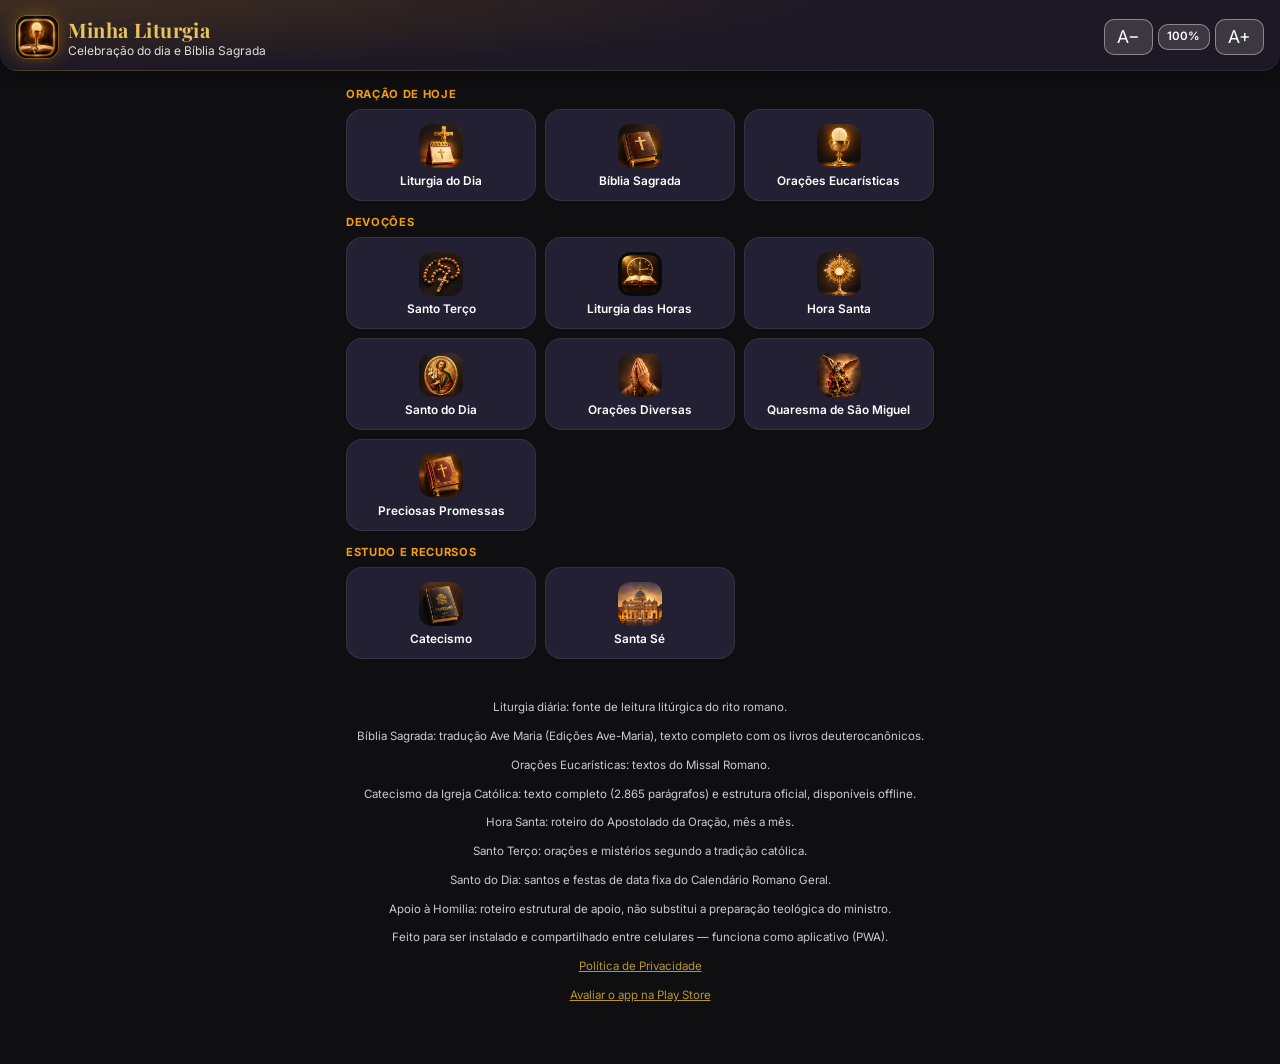
==== commit a2d9ee2a: "Adicionar ícone realista ao card da Liturgia das Horas Substitui o ícone de linha (SVG de relógio) p" ====
--- a/minha-liturgia/index.html
+++ b/minha-liturgia/index.html
@@ -85,7 +85,7 @@
 
         <button id="goLiturgiaDasHoras" class="home-card-compact">
           <span class="home-card-compact-icon" aria-hidden="true">
-            <svg viewBox="0 0 48 48"><circle cx="24" cy="24" r="19" fill="none" stroke="currentColor" stroke-width="2.5"/><path d="M24 13v11l8 5" stroke="currentColor" stroke-width="2.5" stroke-linecap="round" stroke-linejoin="round"/><path d="M24 4v4M24 40v4M4 24h4M40 24h4" stroke="currentColor" stroke-width="2.5" stroke-linecap="round"/></svg>
+            <img src="icons/home/liturgia-das-horas.png" alt="" loading="lazy" />
           </span>
           <span class="home-card-compact-title">Liturgia das Horas</span>
         </button>
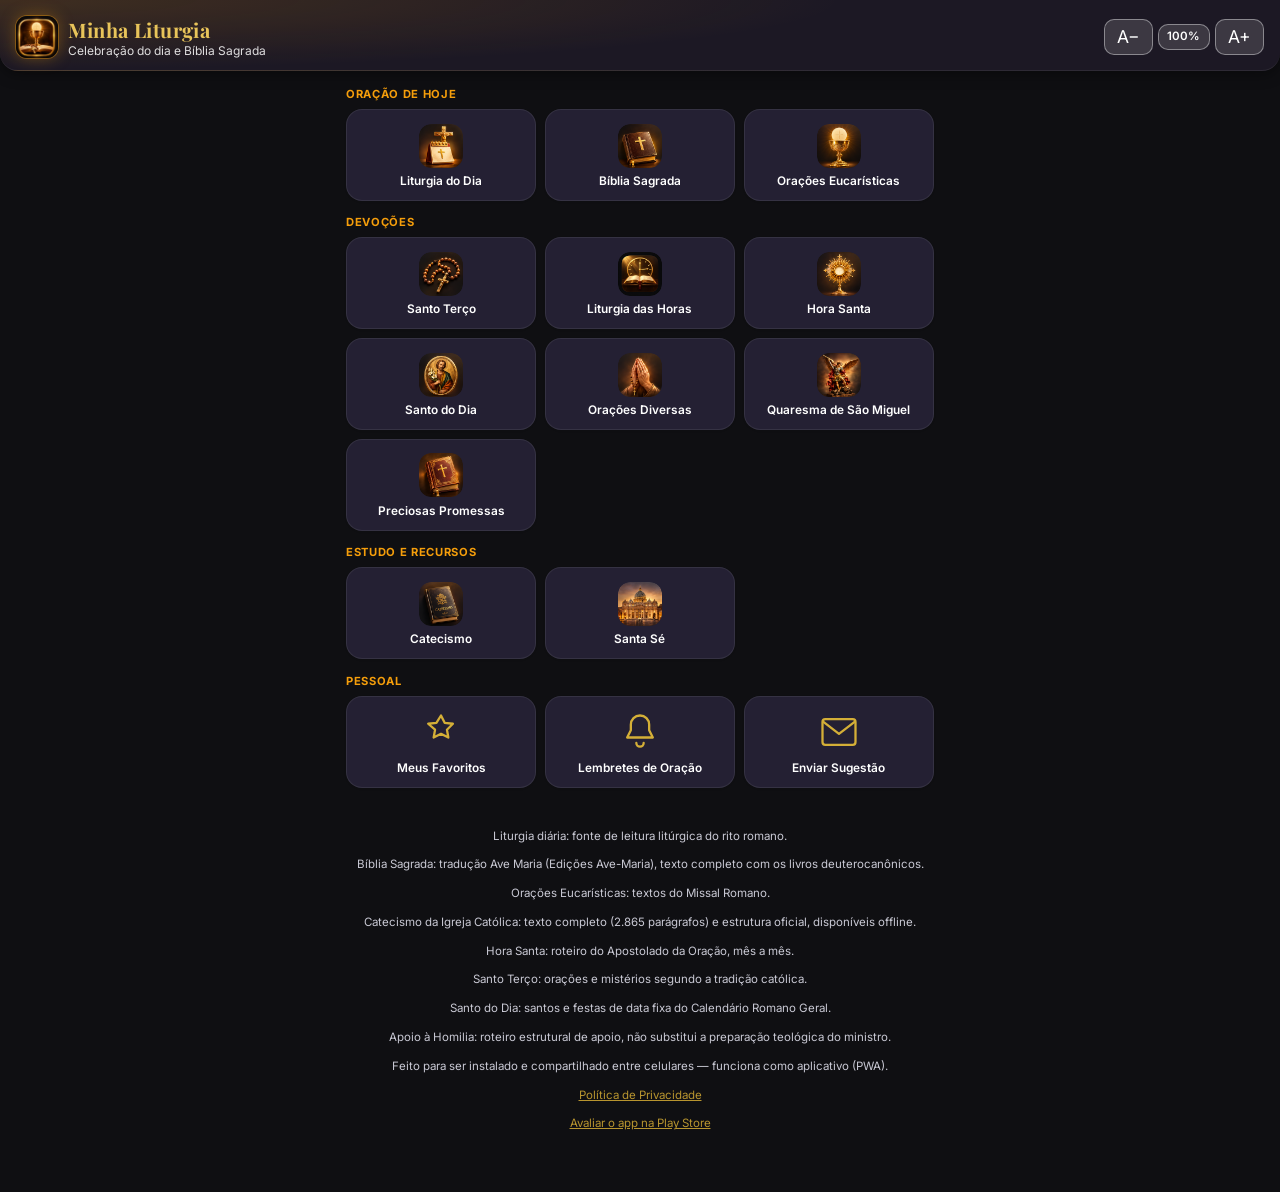
==== commit a6ee3961: "Adicionar Terço guiado por áudio, Favoritos e Lembretes de oração Três das quatro melhorias sugerida" ====
--- a/minha-liturgia/index.html
+++ b/minha-liturgia/index.html
@@ -145,6 +145,67 @@
         </button>
       </div>
     </div>
+
+    <div class="home-group">
+      <p class="home-group-label">Pessoal</p>
+      <div class="home-grid">
+        <button id="goFavoritos" class="home-card-compact">
+          <span class="home-card-compact-icon" aria-hidden="true">
+            <svg viewBox="0 0 48 48"><path d="M24 6l4 8 9 1-6.5 6.5L32 30l-8-4-8 4 1.5-8.5L10 15l9-1 5-8Z" fill="none" stroke="currentColor" stroke-width="2.5" stroke-linejoin="round"/></svg>
+          </span>
+          <span class="home-card-compact-title">Meus Favoritos</span>
+        </button>
+
+        <button id="goLembretes" class="home-card-compact">
+          <span class="home-card-compact-icon" aria-hidden="true">
+            <svg viewBox="0 0 48 48"><path d="M24 6a10 10 0 0 0-10 10v6l-4 8h28l-4-8v-6A10 10 0 0 0 24 6Z" fill="none" stroke="currentColor" stroke-width="2.5" stroke-linejoin="round"/><path d="M20 36a4 4 0 0 0 8 0" fill="none" stroke="currentColor" stroke-width="2.5" stroke-linecap="round"/></svg>
+          </span>
+          <span class="home-card-compact-title">Lembretes de Oração</span>
+        </button>
+
+        <button id="goSugestao" class="home-card-compact">
+          <span class="home-card-compact-icon" aria-hidden="true">
+            <svg viewBox="0 0 48 48"><rect x="6" y="10" width="36" height="28" rx="3" fill="none" stroke="currentColor" stroke-width="2.5"/><path d="M7 13l17 13L41 13" fill="none" stroke="currentColor" stroke-width="2.5" stroke-linecap="round" stroke-linejoin="round"/></svg>
+          </span>
+          <span class="home-card-compact-title">Enviar Sugestão</span>
+        </button>
+      </div>
+    </div>
+  </section>
+
+  <!-- ===== MEUS FAVORITOS ===== -->
+  <section id="view-favoritos" class="view hidden">
+    <button class="back-link" data-back-to="home">‹ Início</button>
+
+    <section id="favoritos-step-lista" class="bible-step">
+      <p class="fieis-note">Orações, leituras e reflexões que você marcou com ☆ Favoritar em qualquer parte do app ficam salvas aqui, no seu aparelho.</p>
+      <p id="favoritosVazio" class="status hidden">Você ainda não favoritou nada. Toque em "☆ Favoritar" em uma oração ou leitura pra guardá-la aqui.</p>
+      <div id="favoritosList" class="book-list"></div>
+    </section>
+
+    <section id="favoritos-step-leitura" class="bible-step hidden">
+      <button class="back-link" data-back-to="favoritos-lista">‹ Meus Favoritos</button>
+      <article class="card">
+        <h2 id="favoritoLeituraTitulo" class="bible-title"></h2>
+        <p id="favoritoLeituraSubtitulo" class="fieis-note"></p>
+        <button id="narrateFavoritoBtn" class="btn subtle narration-btn" data-narration-label="🔊 Ouvir">🔊 Ouvir</button>
+        <p id="favoritoLeituraTexto" class="reading-text"></p>
+        <button id="removerFavoritoBtn" class="btn subtle cic-showall">Remover dos favoritos</button>
+      </article>
+    </section>
+  </section>
+
+  <!-- ===== LEMBRETES DE ORAÇÃO ===== -->
+  <section id="view-lembretes" class="view hidden">
+    <button class="back-link" data-back-to="home">‹ Início</button>
+
+    <article class="card">
+      <p class="fieis-note">Ative lembretes para os momentos de oração do dia. Como o app não tem servidor (por privacidade, sem coleta de dados), o lembrete funciona enquanto o app estiver aberto ou instalado rodando em segundo plano — não é um despertador garantido do sistema, mas ajuda a criar o hábito.</p>
+      <button id="lembretesPedirPermissaoBtn" class="btn primary hidden">Permitir notificações</button>
+      <p id="lembretesStatus" class="status hidden"></p>
+    </article>
+
+    <div id="lembretesList"></div>
   </section>
 
   <!-- ===== LITURGIA DO DIA ===== -->
@@ -329,6 +390,7 @@
         <h2 id="cicParagraphNumber" class="bible-title"></h2>
         <p id="cicParagraphBreadcrumb" class="cic-breadcrumb"></p>
         <button id="narrateCicBtn" class="btn subtle narration-btn" data-narration-label="🔊 Ouvir">🔊 Ouvir</button>
+        <button id="favoritarCicBtn" class="btn subtle">☆ Favoritar</button>
       </div>
       <article class="card">
         <p id="cicParagraphText" class="reading-text"></p>
@@ -379,6 +441,11 @@
     <section id="rosario-step-reader" class="bible-step hidden">
       <button class="back-link" data-back-to="rosario-misterio">‹ Voltar</button>
       <h2 id="rosarioReaderTitle" class="bible-title"></h2>
+      <button id="rosarioGuiadoBtn" class="btn subtle narration-btn">🎧 Rezar guiado por áudio</button>
+      <div id="rosarioGuiadoNav" class="rosario-guiado-nav hidden">
+        <button id="rosarioGuiadoAnterior" class="btn subtle">‹ Anterior</button>
+        <button id="rosarioGuiadoProximo" class="btn subtle">Próximo ›</button>
+      </div>
       <article id="rosarioBody" class="card eucharist-body"></article>
     </section>
   </section>
@@ -455,6 +522,7 @@
       <article class="card">
         <h2 id="oracaoDiversaTitulo" class="bible-title"></h2>
         <button id="narrateOracaoDiversaBtn" class="btn subtle narration-btn" data-narration-label="🔊 Ouvir">🔊 Ouvir</button>
+        <button id="favoritarOracaoDiversaBtn" class="btn subtle">☆ Favoritar</button>
         <p id="oracaoDiversaTexto" class="reading-text"></p>
         <p id="oracaoDiversaNota" class="eu-nota hidden"></p>
       </article>
@@ -502,6 +570,7 @@
       <article class="card">
         <h2 id="saoMiguelTitulo" class="bible-title"></h2>
         <button id="narrateSaoMiguelBtn" class="btn subtle narration-btn" data-narration-label="🔊 Ouvir">🔊 Ouvir</button>
+        <button id="favoritarSaoMiguelBtn" class="btn subtle">☆ Favoritar</button>
         <p id="saoMiguelTexto" class="reading-text"></p>
         <p id="saoMiguelNota" class="eu-nota hidden"></p>
       </article>
@@ -531,6 +600,7 @@
       <article class="card">
         <h2 id="gilsonOracaoTitulo" class="bible-title"></h2>
         <button id="narrateGilsonOracaoBtn" class="btn subtle narration-btn" data-narration-label="🔊 Ouvir">🔊 Ouvir</button>
+        <button id="favoritarGilsonOracaoBtn" class="btn subtle">☆ Favoritar</button>
         <p id="gilsonOracaoTexto" class="reading-text"></p>
         <p id="gilsonOracaoNota" class="eu-nota hidden"></p>
       </article>
@@ -592,6 +662,7 @@
     <article id="promessaResultado" class="card section hidden">
       <p class="reference" id="promessaRef"></p>
       <button id="narratePromessaBtn" class="btn subtle narration-btn" data-narration-label="🔊 Ouvir">🔊 Ouvir</button>
+      <button id="favoritarPromessaBtn" class="btn subtle">☆ Favoritar</button>
       <p id="promessaTexto" class="reading-text"></p>
       <h3>Reflexão</h3>
       <p id="promessaReflexao" class="prayer-text"></p>
@@ -643,6 +714,8 @@
 <script src="saomiguel.js"></script>
 <script src="liturgiadashoras.js"></script>
 <script src="promessas.js"></script>
+<script src="favoritos.js"></script>
+<script src="lembretes.js"></script>
 <script src="pdf.js"></script>
 <script src="app.js"></script>
 </body>
--- a/minha-liturgia/styles.css
+++ b/minha-liturgia/styles.css
@@ -589,6 +589,20 @@
 }
 .eu-misterio .eu-nota { display: block; font-weight: 400; margin-top: 0.3rem; }
 
+.bloco-atual {
+  outline: 2px solid var(--gold);
+  outline-offset: 4px;
+  border-radius: 8px;
+  background: rgba(245, 158, 11, 0.08);
+}
+
+.rosario-guiado-nav {
+  display: flex;
+  gap: 0.5rem;
+  margin: 0.5rem 0 1rem;
+}
+.rosario-guiado-nav .btn { flex: 1; }
+
 .eu-nota {
   font-family: "Inter", system-ui, sans-serif;
   font-size: 0.8rem;
@@ -852,3 +866,66 @@
   color: inherit;
   resize: vertical;
 }
+
+/* ---------- Favoritos ---------- */
+
+.favorito-ativo {
+  border-color: var(--gold);
+  color: var(--gold);
+}
+
+/* ---------- Lembretes ---------- */
+
+.lembrete-item {
+  display: flex;
+  align-items: center;
+  gap: 0.75rem;
+  margin-bottom: 0.7rem;
+}
+.lembrete-item-info {
+  flex: 1;
+  display: flex;
+  flex-direction: column;
+  gap: 0.15rem;
+}
+.lembrete-hora {
+  font: inherit;
+  font-family: "Inter", system-ui, sans-serif;
+  font-size: 0.9rem;
+  padding: 0.3rem 0.4rem;
+  border: 1px solid var(--border);
+  border-radius: 6px;
+  background: var(--bg);
+  color: inherit;
+  flex-shrink: 0;
+}
+
+.lembrete-toggle {
+  position: relative;
+  display: inline-block;
+  width: 42px;
+  height: 24px;
+  flex-shrink: 0;
+}
+.lembrete-toggle input { opacity: 0; width: 0; height: 0; }
+.lembrete-toggle-slider {
+  position: absolute;
+  inset: 0;
+  background: var(--border);
+  border-radius: 999px;
+  cursor: pointer;
+  transition: background 0.15s;
+}
+.lembrete-toggle-slider::before {
+  content: "";
+  position: absolute;
+  width: 18px;
+  height: 18px;
+  left: 3px;
+  top: 3px;
+  background: var(--text);
+  border-radius: 50%;
+  transition: transform 0.15s;
+}
+.lembrete-toggle input:checked + .lembrete-toggle-slider { background: var(--gold); }
+.lembrete-toggle input:checked + .lembrete-toggle-slider::before { transform: translateX(18px); }
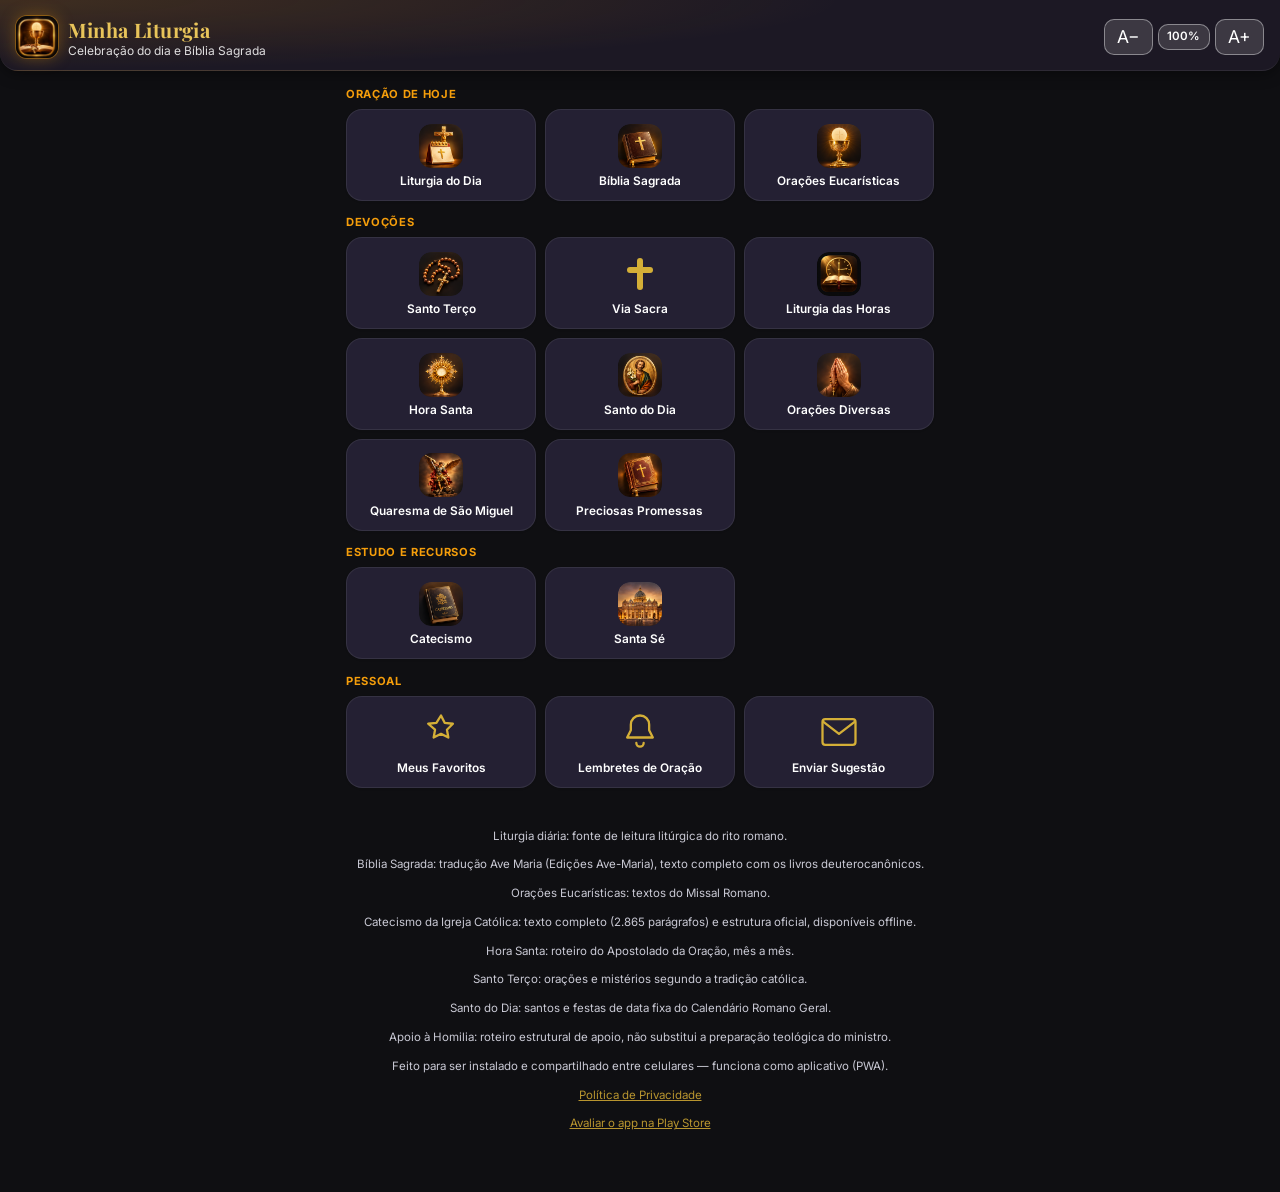
==== commit 6f686c29: "Adicionar Via Sacra Tradicional (14 estações) Nova seção "Via Sacra", reaproveitando a mesma estrutu" ====
--- a/minha-liturgia/index.html
+++ b/minha-liturgia/index.html
@@ -83,6 +83,16 @@
           <span class="home-card-compact-title">Santo Terço</span>
         </button>
 
+        <button id="goViaSacra" class="home-card-compact">
+          <span class="home-card-compact-icon" aria-hidden="true">
+            <svg viewBox="0 0 44 44" fill="none" xmlns="http://www.w3.org/2000/svg">
+              <rect x="19" y="6" width="6" height="32" rx="3" fill="currentColor" />
+              <rect x="9" y="15" width="26" height="6" rx="3" fill="currentColor" />
+            </svg>
+          </span>
+          <span class="home-card-compact-title">Via Sacra</span>
+        </button>
+
         <button id="goLiturgiaDasHoras" class="home-card-compact">
           <span class="home-card-compact-icon" aria-hidden="true">
             <img src="icons/home/liturgia-das-horas.png" alt="" loading="lazy" />
@@ -163,12 +173,12 @@
           <span class="home-card-compact-title">Lembretes de Oração</span>
         </button>
 
-        <button id="goSugestao" class="home-card-compact">
+        <a id="goSugestao" class="home-card-compact" href="mailto:wagneralves.jdi@gmail.com?subject=Sugest%C3%A3o%20-%20Minha%20Liturgia&body=Ol%C3%A1!%20Minha%20sugest%C3%A3o%20para%20o%20app%20Minha%20Liturgia%3A%0A%0A">
           <span class="home-card-compact-icon" aria-hidden="true">
             <svg viewBox="0 0 48 48"><rect x="6" y="10" width="36" height="28" rx="3" fill="none" stroke="currentColor" stroke-width="2.5"/><path d="M7 13l17 13L41 13" fill="none" stroke="currentColor" stroke-width="2.5" stroke-linecap="round" stroke-linejoin="round"/></svg>
           </span>
           <span class="home-card-compact-title">Enviar Sugestão</span>
-        </button>
+        </a>
       </div>
     </div>
   </section>
@@ -447,6 +457,29 @@
         <button id="rosarioGuiadoProximo" class="btn subtle">Próximo ›</button>
       </div>
       <article id="rosarioBody" class="card eucharist-body"></article>
+    </section>
+  </section>
+
+  <!-- ===== VIA SACRA ===== -->
+  <section id="view-viasacra" class="view hidden">
+    <button class="back-link" data-back-to="home">‹ Início</button>
+
+    <section id="viasacra-step-modo" class="bible-step">
+      <p class="fieis-note">Escolha a Via Sacra.</p>
+      <div class="book-list">
+        <button id="goViaSacraTradicional" class="book-btn"><span>Via Sacra Tradicional</span><small>As catorze estações, na sequência clássica</small></button>
+      </div>
+    </section>
+
+    <section id="viasacra-step-reader" class="bible-step hidden">
+      <button class="back-link" data-back-to="viasacra-modo">‹ Voltar</button>
+      <h2 id="viaSacraReaderTitle" class="bible-title"></h2>
+      <button id="viaSacraGuiadoBtn" class="btn subtle narration-btn">🎧 Rezar guiado por áudio</button>
+      <div id="viaSacraGuiadoNav" class="rosario-guiado-nav hidden">
+        <button id="viaSacraGuiadoAnterior" class="btn subtle">‹ Anterior</button>
+        <button id="viaSacraGuiadoProximo" class="btn subtle">Próximo ›</button>
+      </div>
+      <article id="viaSacraBody" class="card eucharist-body"></article>
     </section>
   </section>
 
@@ -707,6 +740,7 @@
 <script src="catechism.js"></script>
 <script src="horasanta.js"></script>
 <script src="rosario.js"></script>
+<script src="viasacra.js"></script>
 <script src="santos.js"></script>
 <script src="homilia.js"></script>
 <script src="santase.js"></script>
--- a/minha-liturgia/styles.css
+++ b/minha-liturgia/styles.css
@@ -423,6 +423,7 @@
   box-shadow: 0 1px 3px rgba(0,0,0,0.04);
   font: inherit;
   color: inherit;
+  text-decoration: none;
 }
 .home-card-compact:active { transform: scale(0.97); }
 
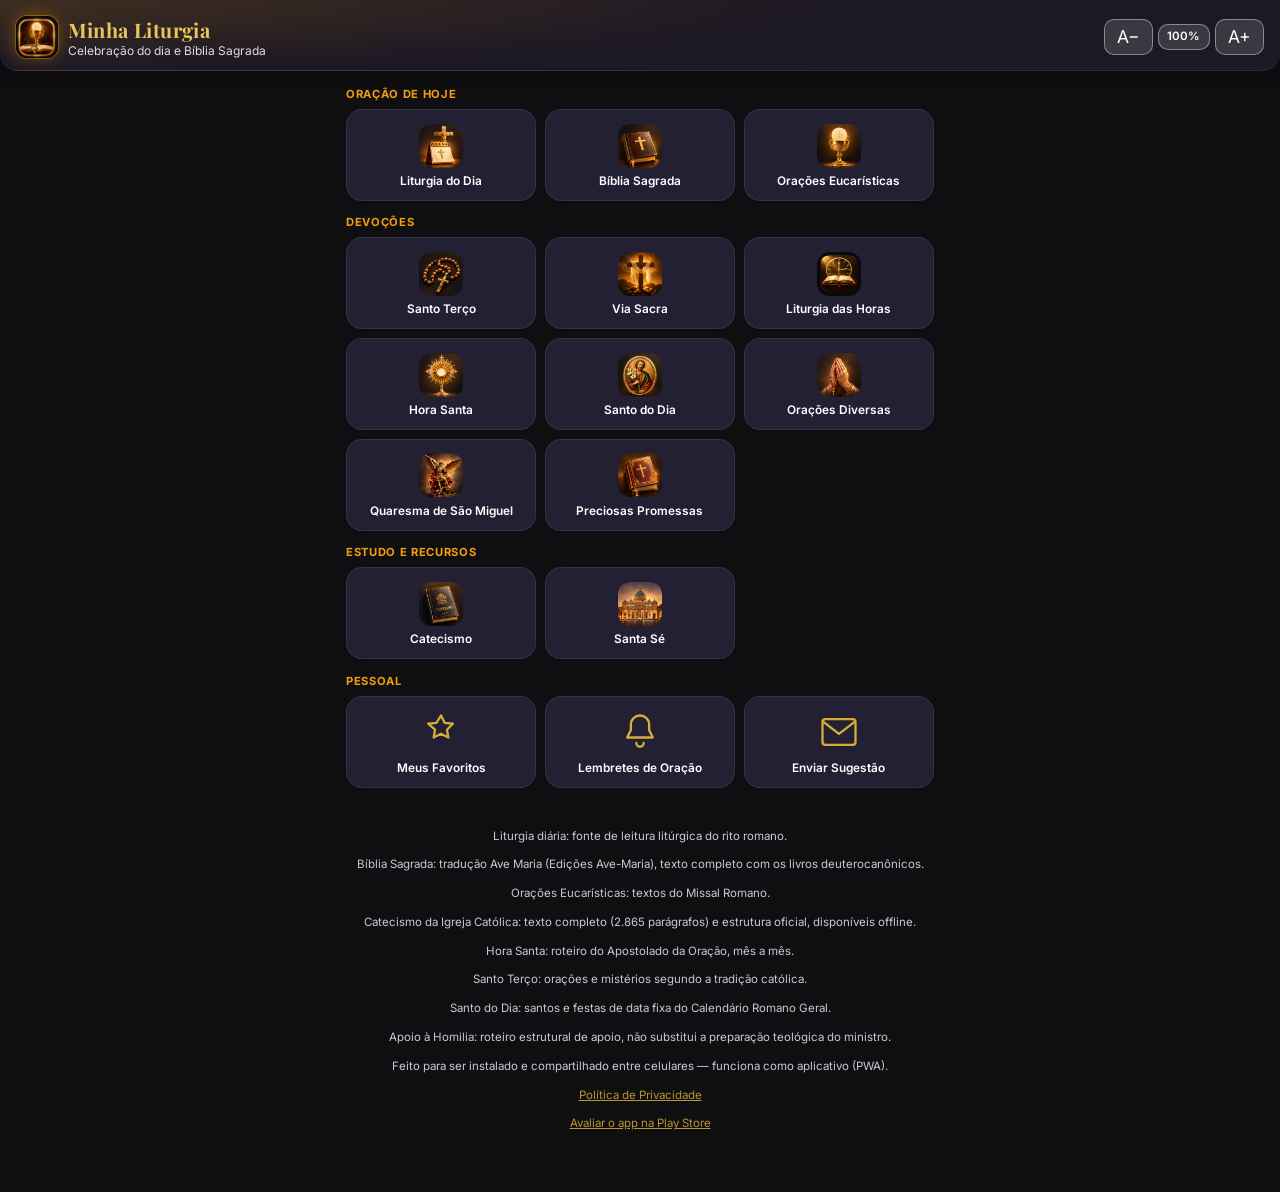
==== commit cfd15be3: "Trocar o ícone da Via Sacra pela imagem enviada pelo usuário Substitui o ícone de cruz simples (SVG)" ====
--- a/minha-liturgia/index.html
+++ b/minha-liturgia/index.html
@@ -85,10 +85,7 @@
 
         <button id="goViaSacra" class="home-card-compact">
           <span class="home-card-compact-icon" aria-hidden="true">
-            <svg viewBox="0 0 44 44" fill="none" xmlns="http://www.w3.org/2000/svg">
-              <rect x="19" y="6" width="6" height="32" rx="3" fill="currentColor" />
-              <rect x="9" y="15" width="26" height="6" rx="3" fill="currentColor" />
-            </svg>
+            <img src="icons/home/via-sacra.png" alt="" loading="lazy" />
           </span>
           <span class="home-card-compact-title">Via Sacra</span>
         </button>
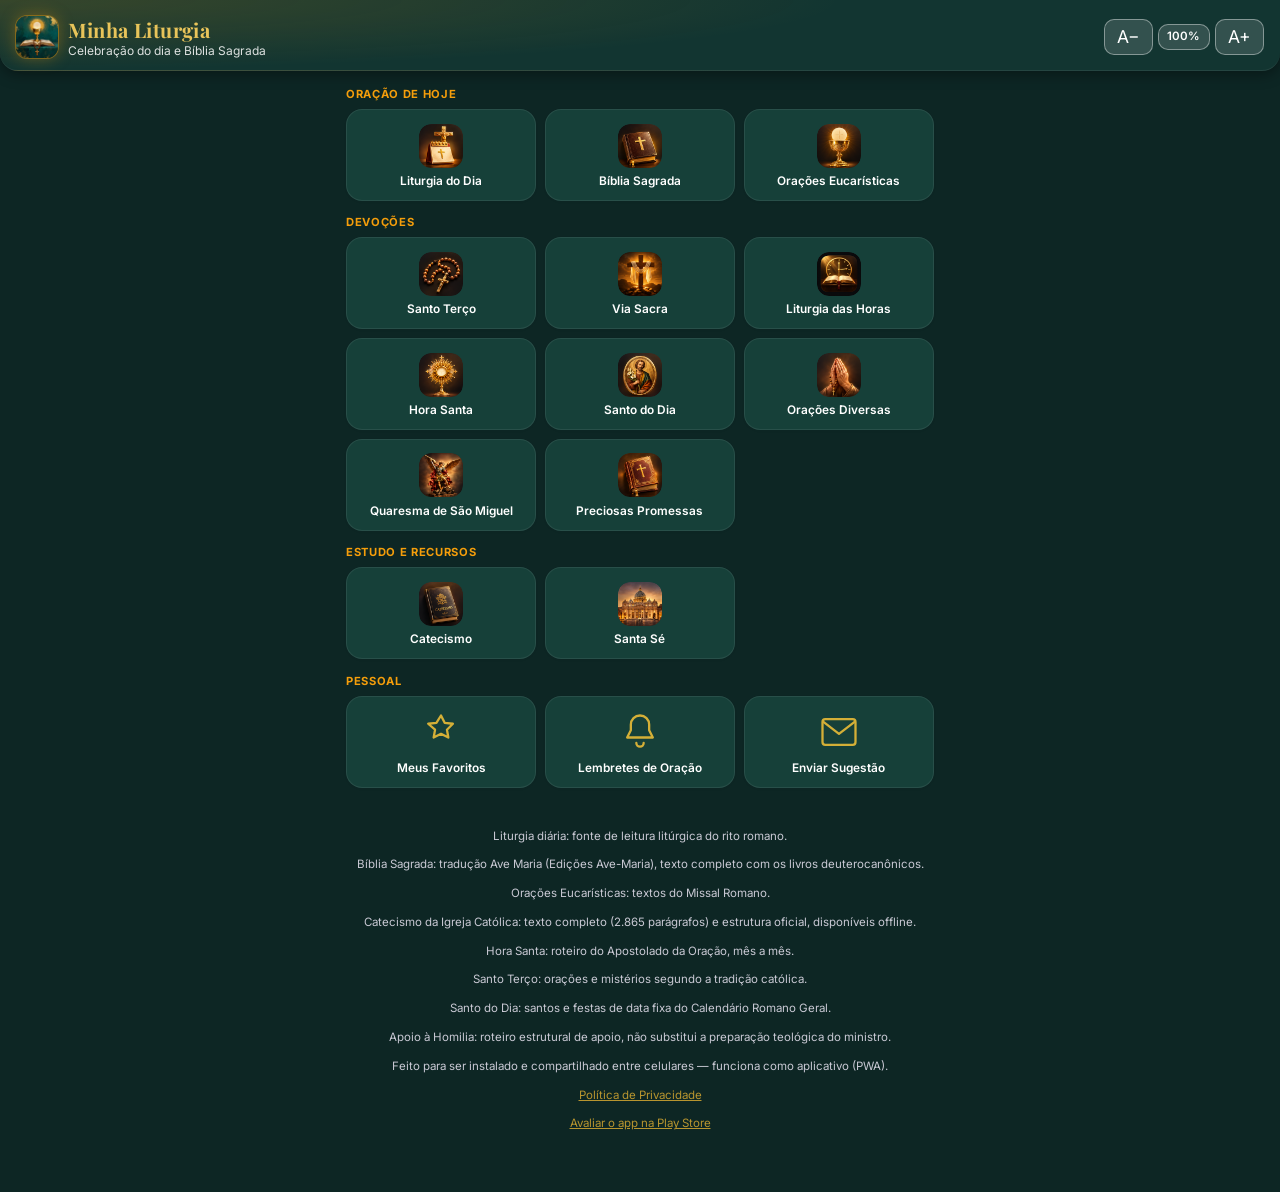
==== commit fa7b5f38: "Trocar o tema de cores do app para verde-petróleo e dourado (paleta do ícone) Substitui o fundo quas" ====
--- a/minha-liturgia/index.html
+++ b/minha-liturgia/index.html
@@ -5,7 +5,7 @@
 <meta name="viewport" content="width=device-width, initial-scale=1, viewport-fit=cover" />
 <title>Minha Liturgia</title>
 <meta name="description" content="Liturgia diária católica completa para qualquer data e a Bíblia Sagrada completa, com todos os livros do Antigo e Novo Testamento." />
-<meta name="theme-color" content="#0F0F12" />
+<meta name="theme-color" content="#0D2624" />
 <link rel="manifest" href="manifest.json" />
 <link rel="icon" href="icons/icon-32.png" sizes="32x32" />
 <link rel="apple-touch-icon" href="icons/icon-180.png" />
@@ -450,6 +450,7 @@
       <h2 id="rosarioReaderTitle" class="bible-title"></h2>
       <button id="rosarioGuiadoBtn" class="btn subtle narration-btn">🎧 Rezar guiado por áudio</button>
       <div id="rosarioGuiadoNav" class="rosario-guiado-nav hidden">
+        <button id="rosarioGuiadoReiniciar" class="btn subtle" title="Voltar ao início">⏮</button>
         <button id="rosarioGuiadoAnterior" class="btn subtle">‹ Anterior</button>
         <button id="rosarioGuiadoProximo" class="btn subtle">Próximo ›</button>
       </div>
@@ -473,6 +474,7 @@
       <h2 id="viaSacraReaderTitle" class="bible-title"></h2>
       <button id="viaSacraGuiadoBtn" class="btn subtle narration-btn">🎧 Rezar guiado por áudio</button>
       <div id="viaSacraGuiadoNav" class="rosario-guiado-nav hidden">
+        <button id="viaSacraGuiadoReiniciar" class="btn subtle" title="Voltar ao início">⏮</button>
         <button id="viaSacraGuiadoAnterior" class="btn subtle">‹ Anterior</button>
         <button id="viaSacraGuiadoProximo" class="btn subtle">Próximo ›</button>
       </div>
--- a/minha-liturgia/styles.css
+++ b/minha-liturgia/styles.css
@@ -4,10 +4,10 @@
   --gold: #F59E0B;
   --gold-bright: #FFD700;
   --text-gold: #E8C45A;
-  --bg: #0F0F12;
-  --bg-secondary: #1C1824;
-  --card-bg: #242033;
-  --card-bg-light: #2A2636;
+  --bg: #0D2624;
+  --bg-secondary: #123531;
+  --card-bg: #164039;
+  --card-bg-light: #1C4C43;
   --text: #FFFFFF;
   --muted: #C9C9D4;
   --border: rgba(255, 255, 255, 0.08);
